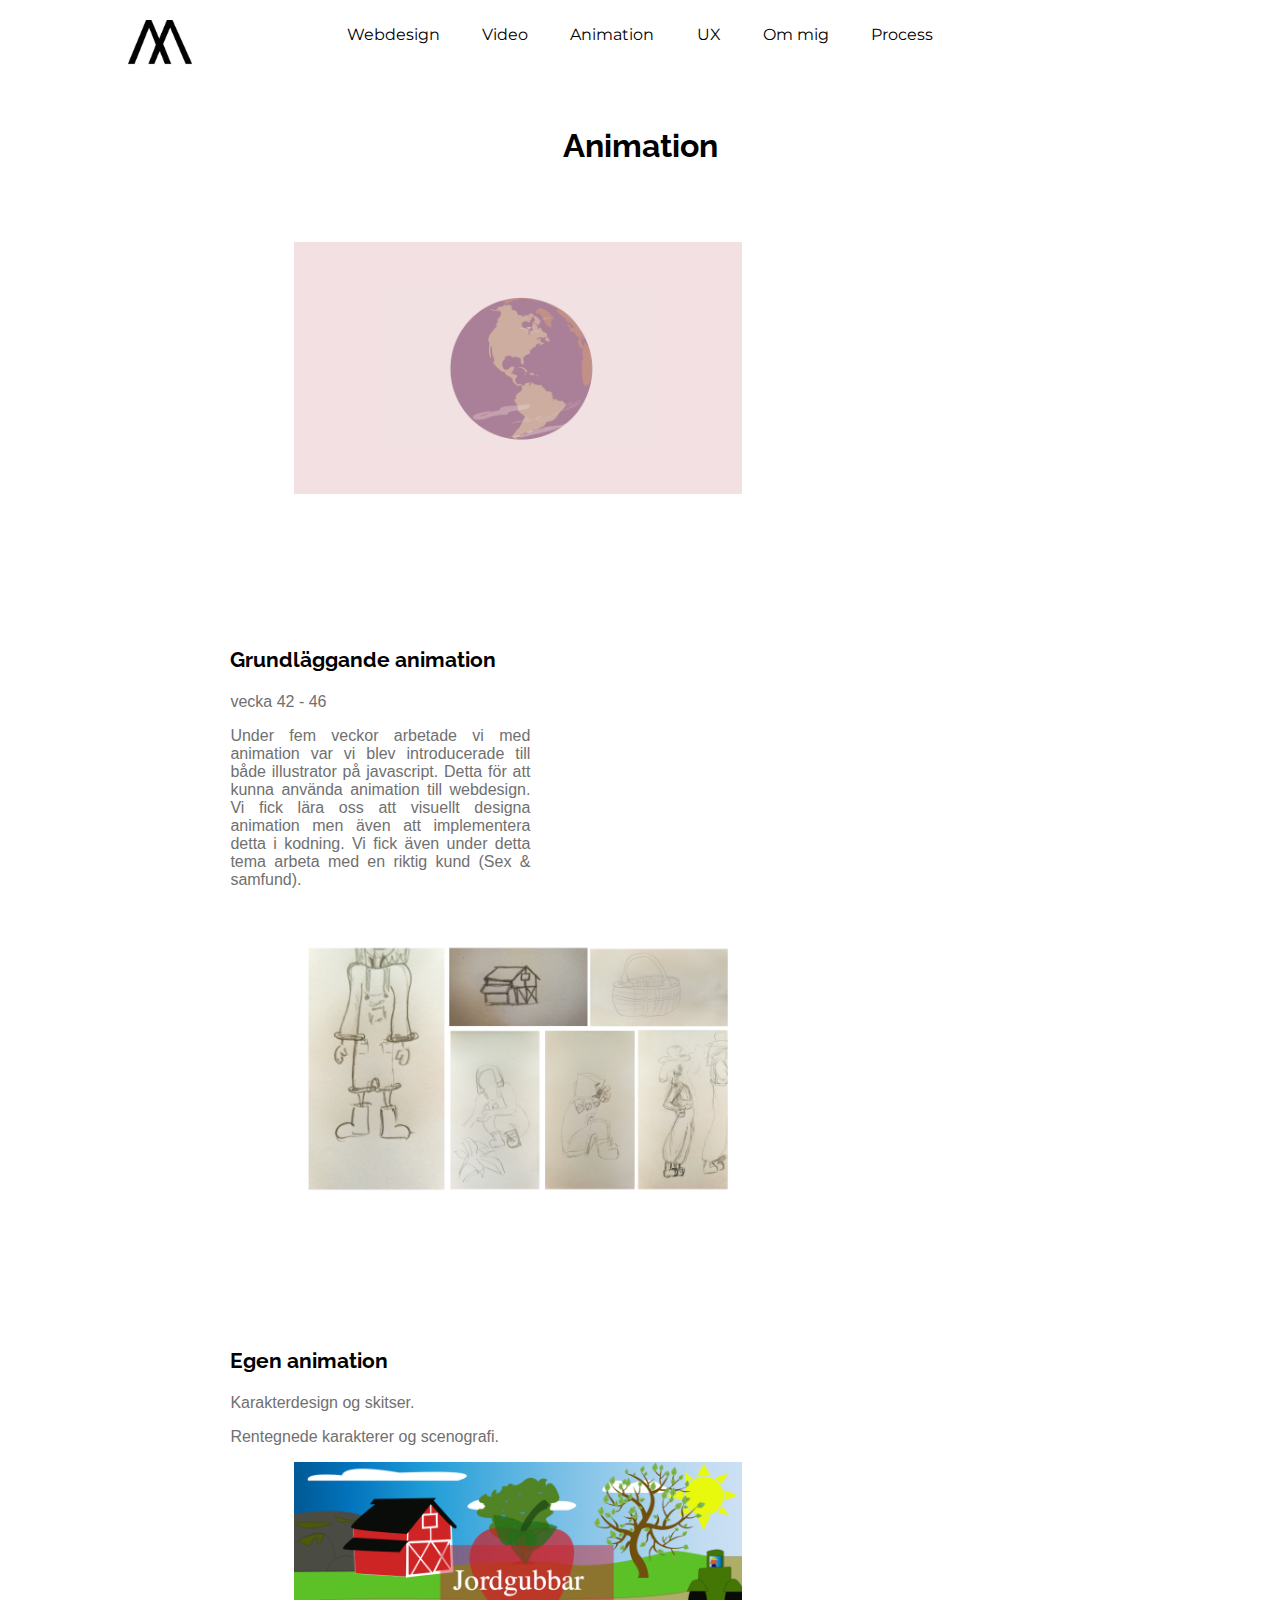
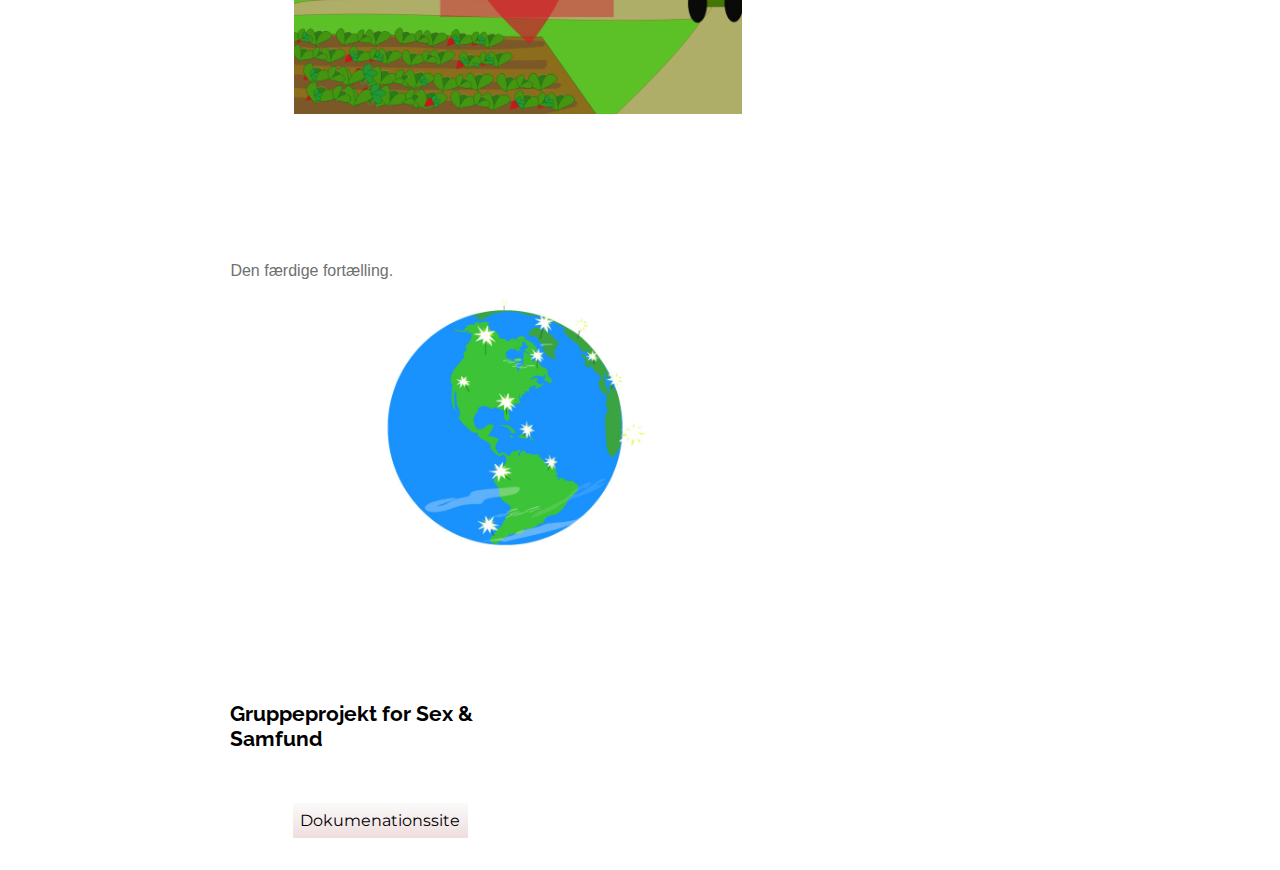
==== animation.html @ 29eb8bed "First draft" ====
<!DOCTYPE html>
<html lang="da">
<head>
    <meta charset="utf-8">
    <meta name="viewport" content="width=device-width, initial-scale=1.0"><link href="https://fonts.googleapis.com/css?family=Montserrat|Raleway" rel="stylesheet">
    <title>Portfolio</title>
    <link rel="stylesheet" href="stylesheet.css">
</head>

<body>
   <header>
        <div class="logo_container">
               <a href="index.html"><img src="img/logo/Mlogo.jpg" alt="image" class="logo">
               </a>
        </div>
       <nav>

            <a href="webdesign.html">Webdesign</a>
            <a href="video.html">Video</a>
            <a href="animation.html">Animation</a>
            <a href="ux.html">UX</a>
            <a href="om.html">Om mig</a>
            <a href="process.html">Process</a>
       </nav>
   </header>

    <section class="home">
        <div class="uppertext">

            <h2>Animation</h2>

        </div>
    </section>
        <section class="content">
        <div class="container_left">
            <img src="img/animation_frontpage.jpg" alt="image" class="images_describe">
        </div>

        <div class="container_right">
           <h3>Grundläggande animation</h3>
           <p>vecka 42 - 46</p>
            <p>Under fem veckor arbetade vi med animation var vi blev introducerade till både illustrator på javascript. Detta för att kunna använda animation till webdesign. Vi fick lära oss att visuellt designa animation men även att implementera detta i kodning. Vi fick även under detta tema arbeta med en riktig kund (Sex & samfund).</p>
        <div class="text_lower">

        </div>

        </div>

    </section>
    <section class="content">
        <div class="container_left">
            <a href="img/skitser_rentegning_egenanimation.pdf"><img src="img/sketches_myanima.jpg" alt="image" class="images_describe"> </a>
        </div>

        <div class="container_right">
           <h3>Egen animation</h3>
            <p>Karakterdesign og skitser.</p>
            <p>Rentegnede karakterer og scenografi.</p>


        </div>
    </section>

        <section class="content">

            <div class="container_left">
                <a href="img/02_03_04_Endelig_aflevering_AnnBeatriceJohansson.pdf"><img src="img/jordgubbar.jpg" alt="image" class="images_describe"> </a>
            </div>

            <div class="container_right">

                <p>Den færdige fortælling.</p>


            </div>

    </section>

            <section class="content">

            <div class="container_left">
                <a href="http://benjaminbonnichsen.dk/kea/02-animation/02_04_03_gruppe-1_dokumentationssite/#animation"><img src="img/earth_blue_02.jpg" alt="image" class="images_describe"> </a>
            </div>

            <div class="container_right">
                <h3>Gruppeprojekt for Sex & Samfund</h3>
                        <div class="text_lower">

        <div class="button">
            <a href="http://benjaminbonnichsen.dk/kea/02-animation/02_04_03_gruppe-1_dokumentationssite/">Dokumenationssite</a>
        </div>
        </div>


            </div>



    </section>
    <footer></footer>
    <script src=""></script>
</body>
</html>
---- stylesheet.css ----
body{
    margin: 0;
}

header{
    position: -webkit-sticky;
    position: sticky;
    top: 0px;
    z-index: 1;
    background-color: white;
}

header nav{
    margin: 0;
    text-align: center;
    padding: 2vw 6vw 0.4vw;
}
header nav a{
    font-family: "montserrat", sans-serif;
    font-size: 1em;
    text-decoration: none;
    color: black;
    padding: 1.5vw;
}


a:hover{
    color: #bf878a;
}

.logo{
    width: 5vw;
    position: absolute;
    left: 10vw;
    top: 1.6vw;

}
h1{
    text-align: center;
    font-family: "raleway", sans-serif;
    font-size: 3em;
    padding: 3vw 8vw;
    }
h2{
    text-align: center;
    font-family: "raleway", sans-serif;
    font-size: 2em;
    padding: 4vw;
}
h3{
    text-align: left;
    font-family: "raleway", sans-serif;
    font-size: 1.3em;
}
p{
    text-align: justify;
    font-family:"Source Sans Pro", sans-serif;
    color: #707070;
}
#sidenote{
    text-align: left;
    font-size: 0.7em;
}
.image_container{
    display: flex;
    flex-wrap: wrap;
    justify-content: center;
    position: relative;
    margin: 5vw;
}
.images{

    width: 26vw;
    padding: 0 0.1vw;
    margin: 0 0.1vw;
}
.images:hover{
    transform: scale(1.1);

}

.text_lower{
    padding: 1.5vw;
}

.text_lower a{
    font-family: "montserrat", sans-serif;
    font-size: 1em;
    text-decoration: none;
    color: black;
    padding: 0.6vw;
    margin: 1vw;
    background-color: white;
    background: linear-gradient(rgba(219, 219, 219, 0.12), rgba(224, 188, 188, 0.5) );

}

.container_right a{
    font-family: "montserrat", sans-serif;
    font-size: 1em;
    text-decoration: none;
    color: black;
    padding: 0.6vw;
    margin: 1vw;
    background-color: white;
    background: linear-gradient(rgba(219, 219, 219, 0.12), rgba(224, 188, 188, 0.5) );

}

.button{
    display: flex;
    justify-content: space-around;
}
.button:hover{
    transform: scale(1.25);
}


.content{
    display: flex;
    flex-wrap: wrap;
    margin: 0 16vw;
}

.images_describe{
    width: 35vw;
    padding: 0 0 1vw 7vw;
}

.container_left{

    height: 30vw;

}


.container_right{
    text-align: center;
    flex-basis: 300px;
    margin: 0;
    padding: 0 2vw;
}


.new_p{
     text-align: justify;
    font-family:"Source Sans Pro", sans-serif;
    color: #707070;
    padding: 0 40vw 0 0;
}
.images_describe_new{
    width: 35vw;
    padding:
}

/*
.button{
    display: inline-block;
    height: 30px;
    border: solid 1px black;
    border-right: none;
    position: relative;
}
.button:after{
    content: "";
    height: 22px;
    width: 22px;
    border-top: solid 1px black;
    border-right: solid 1px black;
    transform: rotate(45deg);
    position: absolute;

}*/
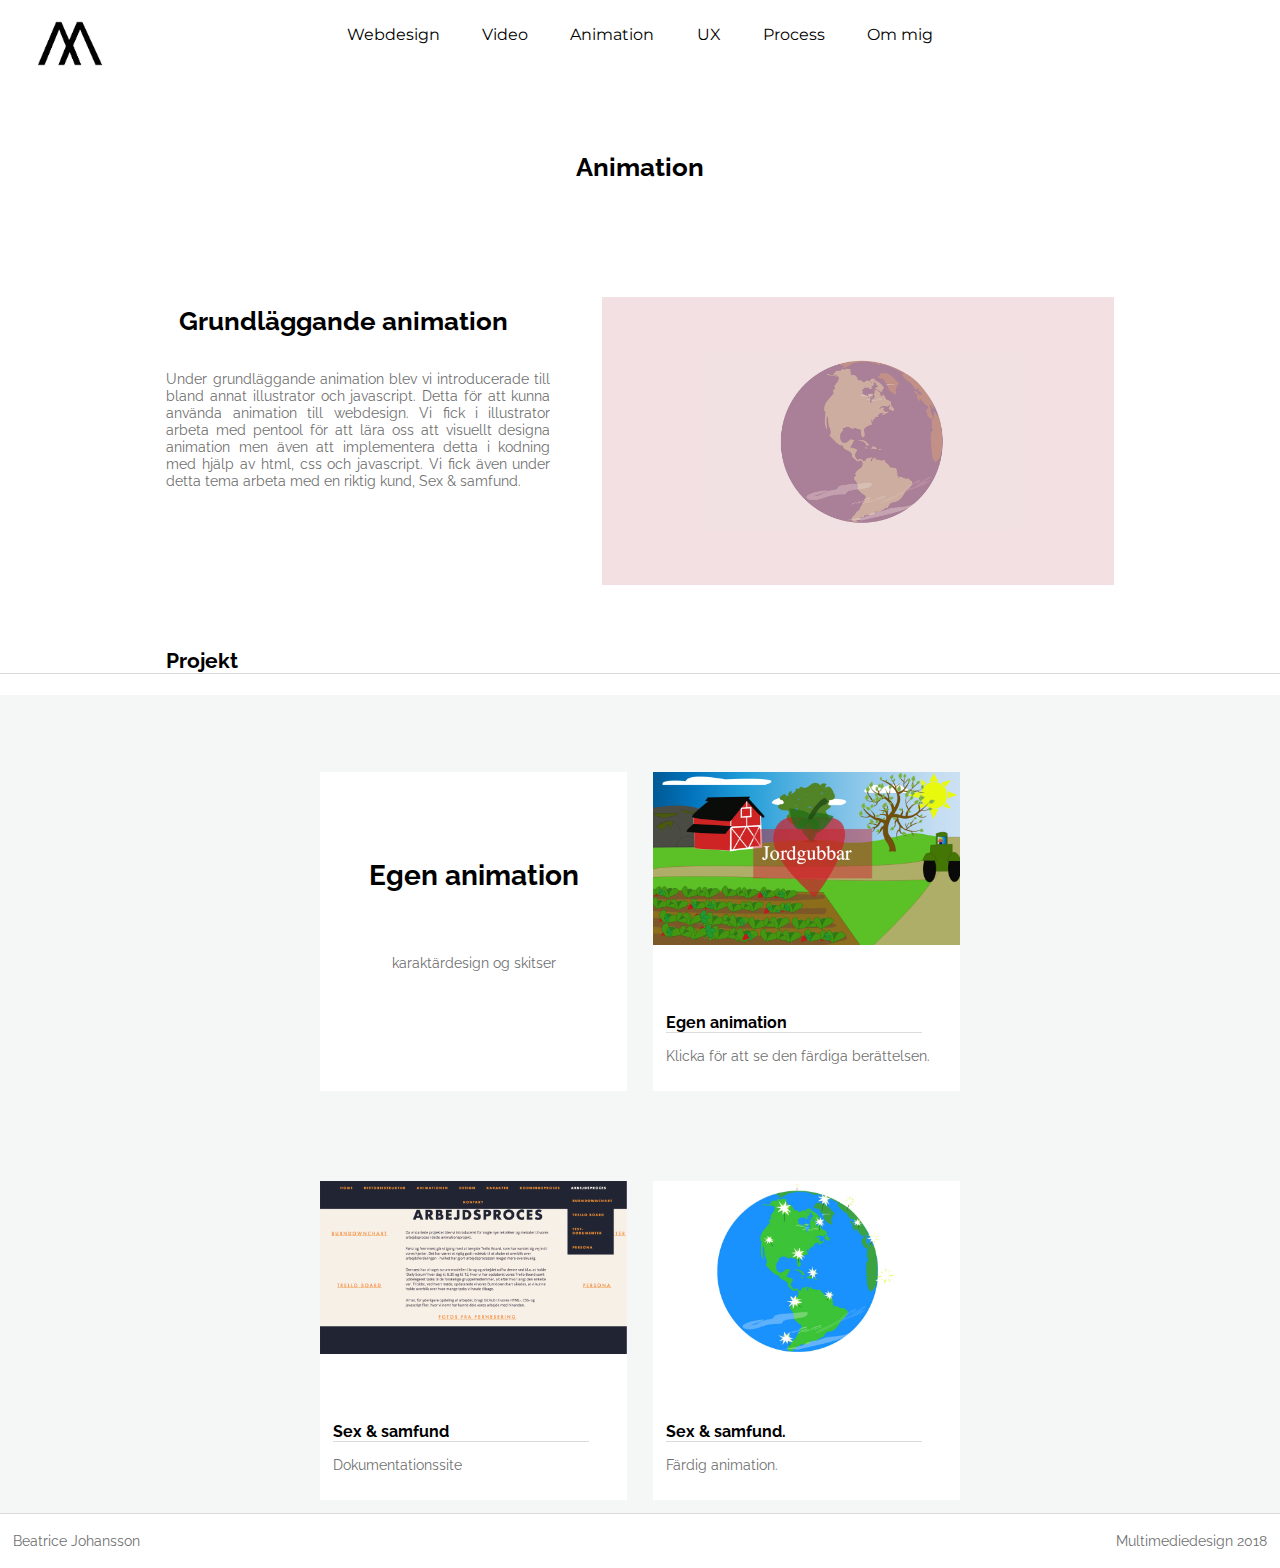
==== commit b6c1e3e9: "save game" ====
--- a/animation.html
+++ b/animation.html
@@ -5,99 +5,124 @@
     <meta name="viewport" content="width=device-width, initial-scale=1.0"><link href="https://fonts.googleapis.com/css?family=Montserrat|Raleway" rel="stylesheet">
     <title>Portfolio</title>
     <link rel="stylesheet" href="stylesheet.css">
+       <script
+  src="https://code.jquery.com/jquery-3.2.1.min.js"
+  integrity="sha256-hwg4gsxgFZhOsEEamdOYGBf13FyQuiTwlAQgxVSNgt4="
+  crossorigin="anonymous"></script>
 </head>
 
 <body>
    <header>
-        <div class="logo_container">
-               <a href="index.html"><img src="img/logo/Mlogo.jpg" alt="image" class="logo">
-               </a>
+              <div class="logo_container">
+            <a href="index.html"><img src="img/logo/Mlogo.jpg" alt="image" class="logo">
+            </a>
         </div>
-       <nav>
+
+       <nav id="navigation">
 
             <a href="webdesign.html">Webdesign</a>
             <a href="video.html">Video</a>
             <a href="animation.html">Animation</a>
             <a href="ux.html">UX</a>
+            <a href="process.html">Process</a>
             <a href="om.html">Om mig</a>
-            <a href="process.html">Process</a>
+
        </nav>
+
+       <div id="burger">
+           <div class="bar1"></div>
+           <div class="bar2"></div>
+           <div class="bar3"></div>
+       </div>
+
    </header>
 
-    <section class="home">
+    <section id="animation_page">
+
+    <div class="home">
         <div class="uppertext">
 
             <h2>Animation</h2>
 
         </div>
-    </section>
-        <section class="content">
+    </div>
+
+    <div class="content_over">
+
         <div class="container_left">
-            <img src="img/animation_frontpage.jpg" alt="image" class="images_describe">
+
+               <h2>Grundläggande animation</h2>
+
+                <p>Under grundläggande animation blev vi introducerade till bland annat illustrator och javascript. Detta för att kunna använda animation till webdesign. Vi fick i illustrator arbeta med pentool för att lära oss att visuellt designa animation men även att implementera detta i kodning med hjälp av html, css och javascript. Vi fick även under detta tema arbeta med en riktig kund, Sex & samfund.
+                </p>
+
         </div>
 
         <div class="container_right">
-           <h3>Grundläggande animation</h3>
-           <p>vecka 42 - 46</p>
-            <p>Under fem veckor arbetade vi med animation var vi blev introducerade till både illustrator på javascript. Detta för att kunna använda animation till webdesign. Vi fick lära oss att visuellt designa animation men även att implementera detta i kodning. Vi fick även under detta tema arbeta med en riktig kund (Sex & samfund).</p>
-        <div class="text_lower">
+
+            <img src="img/animation_frontpage.jpg" alt="image" class="images_describe">
 
         </div>
+
+    </div>
+
+
+          <h3>Projekt</h3>
+      <div id="sidenote"></div>
+    <div class="content_under_image">
+
+        <div class="box">
+
+
+        <div class="text_box1">
+        <a href="img/skitser_rentegning_egenanimation.pdf"><h2>Egen animation</h2> </a>
+        <p>karaktärdesign og skitser</p>
+        </div>
+        </div>
+
+        <div class="box">
+
+            <a href="img/02_03_04_Endelig_aflevering_AnnBeatriceJohansson.pdf"><img src="img/jordgubbar.jpg" alt="image"> </a>
+            <div class="text_box">
+            <h4>Egen animation</h4>
+            <p>Klicka för att se den färdiga berättelsen.</p>
+
+
+        </div>
+        </div>
+                <div class="box">
+
+
+            <a href="http://benjaminbonnichsen.dk/kea/02-animation/02_04_03_gruppe-1_dokumentationssite/"><img src="img/Dokumentationssite.jpg"></a>
+             <div class="text_box">
+                <h4>Sex & samfund</h4>
+                <p>Dokumentationssite</p>
+             </div>
+
+        </div>
+
+        <div class="box">
+
+            <a href="http://benjaminbonnichsen.dk/kea/02-animation/02_04_03_gruppe-1_dokumentationssite/#animation"><img src="img/earth_blue_02.jpg" alt="image"> </a>
+
+            <div class="text_box">
+            <h4>Sex & samfund.</h4>
+            <p> Färdig animation.</p>
+
+
+        </div>
+        </div>
+
+
 
         </div>
 
     </section>
-    <section class="content">
-        <div class="container_left">
-            <a href="img/skitser_rentegning_egenanimation.pdf"><img src="img/sketches_myanima.jpg" alt="image" class="images_describe"> </a>
-        </div>
 
-        <div class="container_right">
-           <h3>Egen animation</h3>
-            <p>Karakterdesign og skitser.</p>
-            <p>Rentegnede karakterer og scenografi.</p>
+    <footer><p>Beatrice Johansson</p><p> Multimediedesign 2018</p></footer>
 
 
-        </div>
-    </section>
+    <script src="javascript.js"></script>
+</body>
 
-        <section class="content">
-
-            <div class="container_left">
-                <a href="img/02_03_04_Endelig_aflevering_AnnBeatriceJohansson.pdf"><img src="img/jordgubbar.jpg" alt="image" class="images_describe"> </a>
-            </div>
-
-            <div class="container_right">
-
-                <p>Den færdige fortælling.</p>
-
-
-            </div>
-
-    </section>
-
-            <section class="content">
-
-            <div class="container_left">
-                <a href="http://benjaminbonnichsen.dk/kea/02-animation/02_04_03_gruppe-1_dokumentationssite/#animation"><img src="img/earth_blue_02.jpg" alt="image" class="images_describe"> </a>
-            </div>
-
-            <div class="container_right">
-                <h3>Gruppeprojekt for Sex & Samfund</h3>
-                        <div class="text_lower">
-
-        <div class="button">
-            <a href="http://benjaminbonnichsen.dk/kea/02-animation/02_04_03_gruppe-1_dokumentationssite/">Dokumenationssite</a>
-        </div>
-        </div>
-
-
-            </div>
-
-
-
-    </section>
-    <footer></footer>
-    <script src=""></script>
-</body>
 </html>
--- a/stylesheet.css
+++ b/stylesheet.css
@@ -1,7 +1,8 @@
 body{
     margin: 0;
-}
-
+
+}
+                        /************meny*************/
 header{
     position: -webkit-sticky;
     position: sticky;
@@ -9,7 +10,6 @@
     z-index: 1;
     background-color: white;
 }
-
 header nav{
     margin: 0;
     text-align: center;
@@ -23,17 +23,79 @@
     padding: 1.5vw;
 }
 
-
 a:hover{
     color: #bf878a;
+}
+#burger{
+    display: none;
+    position: absolute;
+    cursor: pointer;
+    right: 30px;
+    top: 15px
+}
+
+.bar1, .bar2, .bar3{
+    width: 35px;
+    height: 2px;
+    background-color: #333;
+    margin: 6px 0;
+    transition: 0.4s;
+}
+
+/* Rotate first bar - Webkit är för gamla browsers */
+.change .bar1 {
+    -webkit-transform: rotate(-45deg) translate(-7px, 3px) ;
+    transform: rotate(-45deg) translate(-7px, 3px) ;
+}
+
+/* Fade out the second bar */
+.change .bar2 {
+    opacity: 0;
+}
+
+/* Rotate last bar */
+.change .bar3 {
+    -webkit-transform: rotate(45deg) translate(-9px, -5px) ;
+    transform: rotate(45deg) translate(-9px, -5px) ;
+}
+
+@media screen and (max-width: 900px){
+    #burger{
+        display: inline-block;
+    }
+    header{
+        position: absolute;
+        width: 100vw;
+    }
+    nav{
+        transform: translateY(-100%);
+        position: absolute;
+        width: 100vw;
+        background-color: white;
+        padding: 0 !important;
+        margin: 0 !important;
+
+    }
+    nav.active{
+        transform: translateY(0%);
+        transition: transform 200ms ;
+    }
+    nav a{
+        display: block;
+    }
 }
 
 .logo{
     width: 5vw;
     position: absolute;
-    left: 10vw;
-    top: 1.6vw;
-
+    left: 3vw;
+    top: 1.7vw;
+    z-index: 1;
+
+}
+                        /*************text*************/
+.home{
+    margin-top: 3vw;
 }
 h1{
     text-align: center;
@@ -44,23 +106,48 @@
 h2{
     text-align: center;
     font-family: "raleway", sans-serif;
-    font-size: 2em;
-    padding: 4vw;
-}
+    font-size: 1.6em;
+    padding: 5vw 0 3vw 0;
+}
+
+
 h3{
-    text-align: left;
     font-family: "raleway", sans-serif;
     font-size: 1.3em;
-}
+    padding-left: 13vw;
+    border-bottom: solid #dbdbdb 1px;
+
+
+
+}
+h4{
+    font-family: "raleway", sans-serif;
+    font-size: 0.9em;
+    width: 20vw;
+
+}
+.text_box h4{
+    font-size: 1em;
+    padding: 0vw;
+    margin: 1vw;
+    border-bottom: solid #dbdbdb 1px;
+}
+
 p{
     text-align: justify;
-    font-family:"Source Sans Pro", sans-serif;
+    font-family:"raleway", sans-serif;
+    font-size: 0.9em;
     color: #707070;
 }
+
 #sidenote{
-    text-align: left;
-    font-size: 0.7em;
-}
+    display: flex;
+    font-size: 0.9em;
+    margin-left: 13vw;
+}
+
+                            /*************header*************/
+
 .image_container{
     display: flex;
     flex-wrap: wrap;
@@ -68,8 +155,18 @@
     position: relative;
     margin: 5vw;
 }
+
+@media screen and (max-width: 900px){
+    .image_container img{
+        width: 48vw;
+    }
+    .image_container{
+        justify-content: space-around;
+        margin: 5vw 0;
+    }
+}
+
 .images{
-
     width: 26vw;
     padding: 0 0.1vw;
     margin: 0 0.1vw;
@@ -79,95 +176,199 @@
 
 }
 
-.text_lower{
-    padding: 1.5vw;
-}
-
-.text_lower a{
+                    /*************Content_over*************/
+
+#process_page .images{
+    width: 40vw;
+}
+#ux_page  .box{
+    width: 20vw;
+
+}
+#ux_page .text_box1{
+    height: 10vw;
+}
+#ux_page img {
+    width: 20vw;
+}
+
+.content_over{
+    display: flex;
+    flex-wrap: wrap;
+    margin-top: 3vw;
+}
+
+
+.container_left{
+    width: 30vw;
+    padding: 1vw 0 0 13vw;
+}
+
+
+@media screen and (max-width: 900px) {
+    .container_left {
+        width: 80vw;
+    }
+}
+
+.container_left h2{
+    padding: 1vw;
+    text-align: left;
+}
+
+.container_right{
+    flex-basis: 300px;
+    padding: 3vw 4vw;
+}
+
+.images_describe{
+    flex-basis: 300px;
+    width: 40vw;
+}
+@media screen and (max-width: 900px){
+    .images_describe{
+        width: 60vw;
+        margin-left: 16vw;
+    }
+}
+
+img{
+    width: 30vw;
+}
+
+                     /*************text_box*************/
+
+
+.content_under_text{
+    display: flex;
+    flex-wrap: wrap;
+    justify-content: space-around;
+    margin-top: 3vw;
+}
+
+.content_under_text{
+    justify-content: center;
+}
+
+
+.text_box p{
+    text-align: left;
+
+}
+                 /*************Content_under_image*************/
+
+
+.content_under_image{
+    display: flex;
+    flex-wrap: wrap;
+    background-color: #f4f7f6;
+    padding: 0 20vw;
+    justify-content: center;
+
+}
+
+#ommig_page .content_under_image{
+    padding: 0 27vw;
+
+}
+
+
+.box{
+    display: flex;
+    flex-direction: column;
+    width: 24vw;
+/*    height: 27vw;*/
+    margin: 6vw 1vw 1vw 1vw;
+    background-color: white;
+
+
+}
+
+
+
+.text_box{
+    padding: 4vw 0 1vw 0vw;
+}
+.text_box p{
+    padding-left: 1vw;
+}
+.text_box1 a{
+    text-decoration: none;
+    font-size: 1.1em;
+    color: black;
+    font-family: "montserrat", sans-serif;
+}
+.text_box1 p{
+    text-align: center;
+}
+
+.text_box1 a:hover{
+    color: #bf878a;
+}
+
+.youtube_iframe{
+   height: 22vw;
+
+}
+
+.content_under_image img{
+    width: 24vw;
+}
+
+@media screen and (max-width: 900px){
+
+    .text_box{
+        width: 40vw;
+    }
+
+    .content_under_image img{
+        width: 40vw;
+    }
+    .box{
+        width: 40vw;
+    }
+}
+
+@media screen and (max-width: 600px){
+
+    .text_box{
+        width: 60vw;
+    }
+
+     .content_under_image img{
+        width: 60vw;
+    }
+     .box{
+        width: 60vw;
+    }
+    .youtube_iframe{
+        width: 60vw;
+        height: 40vw;
+    }
+}
+
+
+.content_under_text a{
+    font-family: "montserrat", sans-serif;
+    font-size: 0.9em;
+    text-decoration: none;
+    color: black;
+}
+
+.button a{
+    text-decoration: none;
+    color: black;
     font-family: "montserrat", sans-serif;
     font-size: 1em;
-    text-decoration: none;
-    color: black;
-    padding: 0.6vw;
-    margin: 1vw;
-    background-color: white;
-    background: linear-gradient(rgba(219, 219, 219, 0.12), rgba(224, 188, 188, 0.5) );
-
-}
-
-.container_right a{
-    font-family: "montserrat", sans-serif;
-    font-size: 1em;
-    text-decoration: none;
-    color: black;
-    padding: 0.6vw;
-    margin: 1vw;
-    background-color: white;
-    background: linear-gradient(rgba(219, 219, 219, 0.12), rgba(224, 188, 188, 0.5) );
-
-}
-
-.button{
-    display: flex;
-    justify-content: space-around;
-}
-.button:hover{
-    transform: scale(1.25);
-}
-
-
-.content{
-    display: flex;
-    flex-wrap: wrap;
-    margin: 0 16vw;
-}
-
-.images_describe{
-    width: 35vw;
-    padding: 0 0 1vw 7vw;
-}
-
-.container_left{
-
-    height: 30vw;
-
-}
-
-
-.container_right{
-    text-align: center;
-    flex-basis: 300px;
-    margin: 0;
-    padding: 0 2vw;
-}
-
-
-.new_p{
-     text-align: justify;
-    font-family:"Source Sans Pro", sans-serif;
+}
+.button a:hover{
+    color: #bf878a;
+}
+
+footer{
+    display: flex;
+    justify-content: space-between;
     color: #707070;
-    padding: 0 40vw 0 0;
-}
-.images_describe_new{
-    width: 35vw;
-    padding:
-}
-
-/*
-.button{
-    display: inline-block;
-    height: 30px;
-    border: solid 1px black;
-    border-right: none;
-    position: relative;
-}
-.button:after{
-    content: "";
-    height: 22px;
-    width: 22px;
-    border-top: solid 1px black;
-    border-right: solid 1px black;
-    transform: rotate(45deg);
-    position: absolute;
-
-}*/
+    padding: 0.3vw 1vw;
+    border-top: solid #dbdbdb 1px;
+}
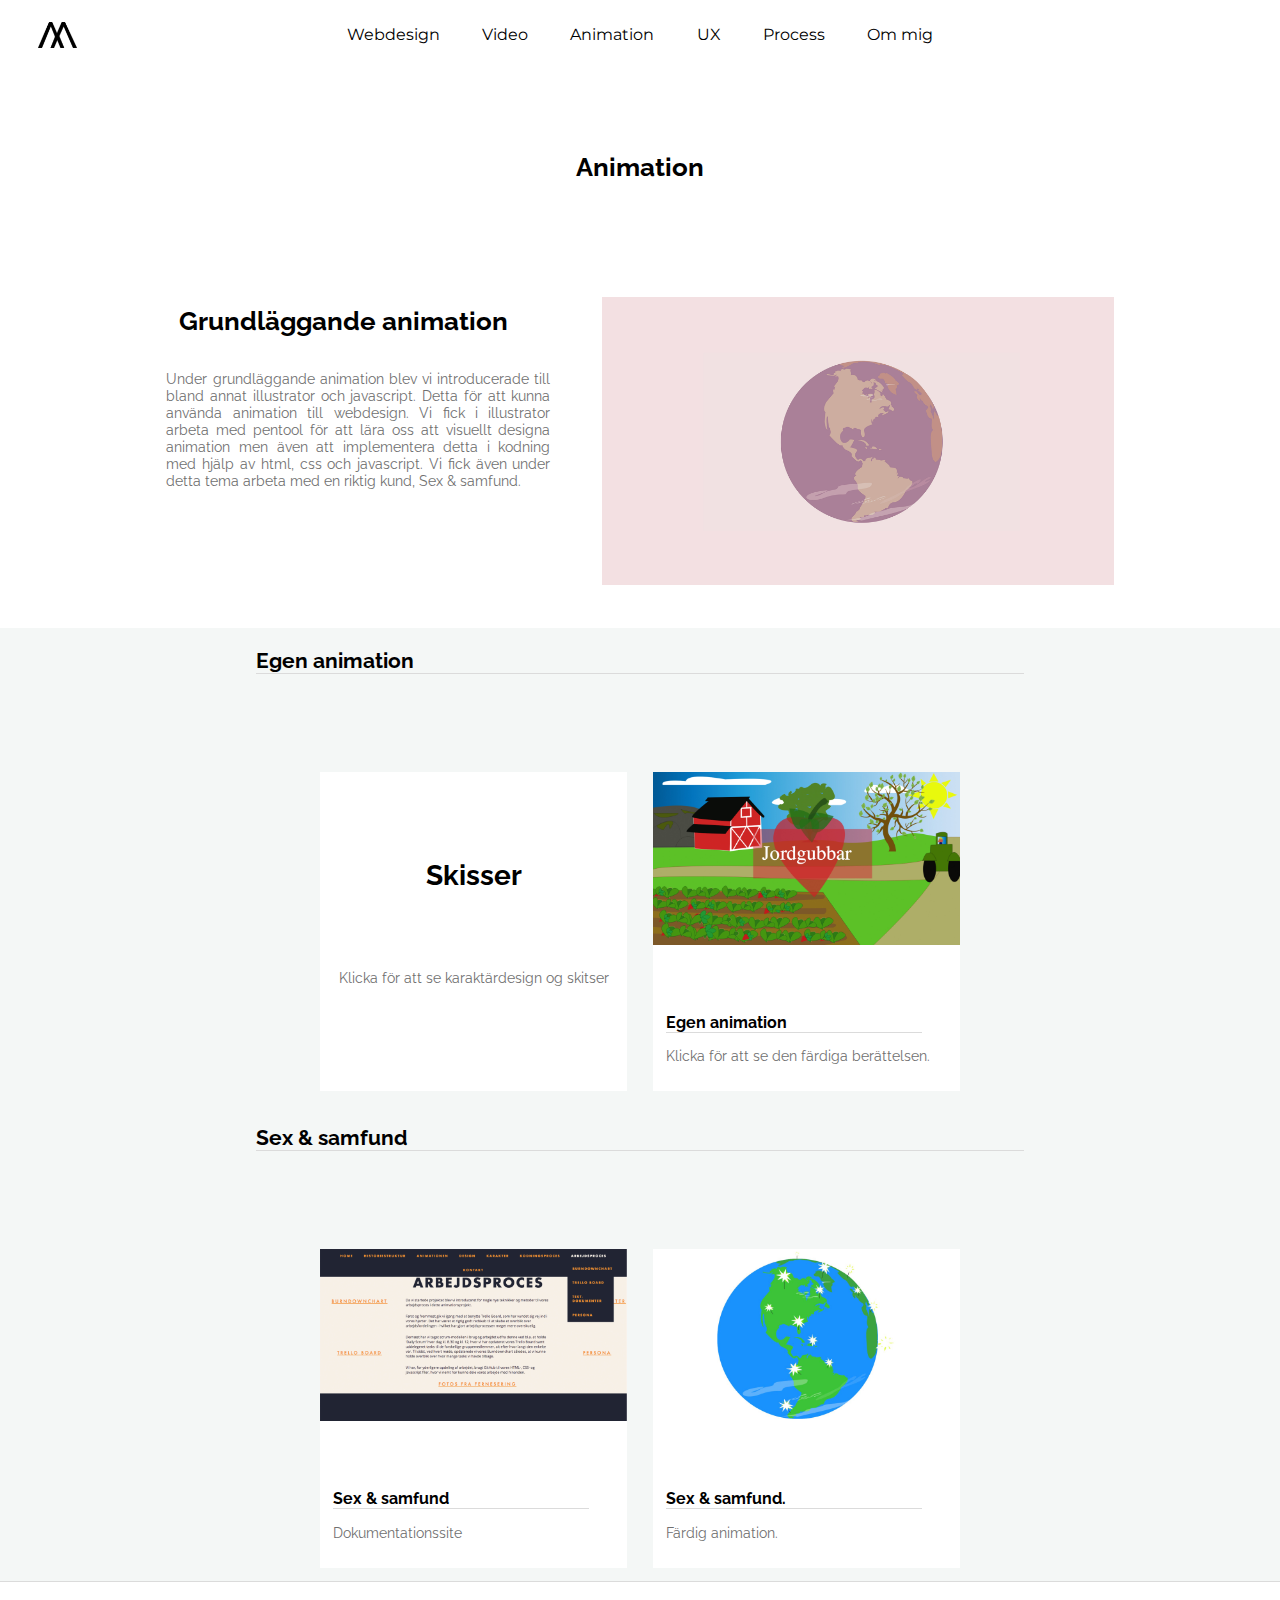
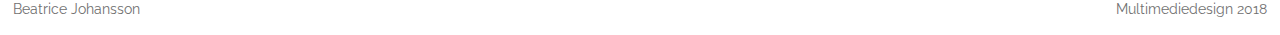
==== commit 114e1b53: "third commit" ====
--- a/animation.html
+++ b/animation.html
@@ -1,128 +1,81 @@
 <!DOCTYPE html>
 <html lang="da">
 <head>
-    <meta charset="utf-8">
-    <meta name="viewport" content="width=device-width, initial-scale=1.0"><link href="https://fonts.googleapis.com/css?family=Montserrat|Raleway" rel="stylesheet">
-    <title>Portfolio</title>
-    <link rel="stylesheet" href="stylesheet.css">
-       <script
-  src="https://code.jquery.com/jquery-3.2.1.min.js"
-  integrity="sha256-hwg4gsxgFZhOsEEamdOYGBf13FyQuiTwlAQgxVSNgt4="
-  crossorigin="anonymous"></script>
+	<meta charset="utf-8">
+	<meta content="width=device-width, initial-scale=1.0" name="viewport">
+	<link href="https://fonts.googleapis.com/css?family=Montserrat|Raleway" rel="stylesheet">
+	<link href="img/favicon/favicon-32x32.png" rel="icon" sizes="32x32" type="image/png">
+	<link href="img/favicon/favicon-16x16.png" rel="icon" sizes="16x16" type="image/png">
+	<title>Portfolio</title>
+	<link href="stylesheet.css" rel="stylesheet">
+	<script src="https://code.jquery.com/jquery-3.2.1.min.js">
+	</script>
 </head>
-
 <body>
-   <header>
-              <div class="logo_container">
-            <a href="index.html"><img src="img/logo/Mlogo.jpg" alt="image" class="logo">
-            </a>
-        </div>
-
-       <nav id="navigation">
-
-            <a href="webdesign.html">Webdesign</a>
-            <a href="video.html">Video</a>
-            <a href="animation.html">Animation</a>
-            <a href="ux.html">UX</a>
-            <a href="process.html">Process</a>
-            <a href="om.html">Om mig</a>
-
-       </nav>
-
-       <div id="burger">
-           <div class="bar1"></div>
-           <div class="bar2"></div>
-           <div class="bar3"></div>
-       </div>
-
-   </header>
-
-    <section id="animation_page">
-
-    <div class="home">
-        <div class="uppertext">
-
-            <h2>Animation</h2>
-
-        </div>
-    </div>
-
-    <div class="content_over">
-
-        <div class="container_left">
-
-               <h2>Grundläggande animation</h2>
-
-                <p>Under grundläggande animation blev vi introducerade till bland annat illustrator och javascript. Detta för att kunna använda animation till webdesign. Vi fick i illustrator arbeta med pentool för att lära oss att visuellt designa animation men även att implementera detta i kodning med hjälp av html, css och javascript. Vi fick även under detta tema arbeta med en riktig kund, Sex & samfund.
-                </p>
-
-        </div>
-
-        <div class="container_right">
-
-            <img src="img/animation_frontpage.jpg" alt="image" class="images_describe">
-
-        </div>
-
-    </div>
-
-
-          <h3>Projekt</h3>
-      <div id="sidenote"></div>
-    <div class="content_under_image">
-
-        <div class="box">
-
-
-        <div class="text_box1">
-        <a href="img/skitser_rentegning_egenanimation.pdf"><h2>Egen animation</h2> </a>
-        <p>karaktärdesign og skitser</p>
-        </div>
-        </div>
-
-        <div class="box">
-
-            <a href="img/02_03_04_Endelig_aflevering_AnnBeatriceJohansson.pdf"><img src="img/jordgubbar.jpg" alt="image"> </a>
-            <div class="text_box">
-            <h4>Egen animation</h4>
-            <p>Klicka för att se den färdiga berättelsen.</p>
-
-
-        </div>
-        </div>
-                <div class="box">
-
-
-            <a href="http://benjaminbonnichsen.dk/kea/02-animation/02_04_03_gruppe-1_dokumentationssite/"><img src="img/Dokumentationssite.jpg"></a>
-             <div class="text_box">
-                <h4>Sex & samfund</h4>
-                <p>Dokumentationssite</p>
-             </div>
-
-        </div>
-
-        <div class="box">
-
-            <a href="http://benjaminbonnichsen.dk/kea/02-animation/02_04_03_gruppe-1_dokumentationssite/#animation"><img src="img/earth_blue_02.jpg" alt="image"> </a>
-
-            <div class="text_box">
-            <h4>Sex & samfund.</h4>
-            <p> Färdig animation.</p>
-
-
-        </div>
-        </div>
-
-
-
-        </div>
-
-    </section>
-
-    <footer><p>Beatrice Johansson</p><p> Multimediedesign 2018</p></footer>
-
-
-    <script src="javascript.js"></script>
+	<header>
+		<div class="logo_container">
+			<a href="index.html"><img alt="image" class="logo" src="img/logo.png"></a>
+		</div>
+		<nav id="navigation">
+			<a href="webdesign.html">Webdesign</a> <a href="video.html">Video</a> <a href="animation.html">Animation</a> <a href="ux.html">UX</a> <a href="process.html">Process</a> <a href="om.html">Om mig</a>
+		</nav>
+		<div id="burger">
+			<div class="bar1"></div>
+			<div class="bar2"></div>
+			<div class="bar3"></div>
+		</div>
+	</header>
+	<section id="animation_page">
+		<div class="home">
+			<div class="uppertext">
+				<h2>Animation</h2>
+			</div>
+		</div>
+		<div class="content_over">
+			<div class="container_left">
+				<h2>Grundläggande animation</h2>
+				<p>Under grundläggande animation blev vi introducerade till bland annat illustrator och javascript. Detta för att kunna använda animation till webdesign. Vi fick i illustrator arbeta med pentool för att lära oss att visuellt designa animation men även att implementera detta i kodning med hjälp av html, css och javascript. Vi fick även under detta tema arbeta med en riktig kund, Sex & samfund.</p>
+			</div>
+			<div class="container_right"><img alt="image" class="images_describe" src="img/animation_frontpage.jpg"></div>
+		</div>
+		<div class="content_under_image">
+			<h3>Egen animation</h3>
+			<div class="box">
+				<div class="text_box1">
+					<a href="img/skitser_rentegning_egenanimation.pdf">
+					<h2>Skisser</h2></a>
+					<p>Klicka för att se karaktärdesign og skitser</p>
+				</div>
+			</div>
+			<div class="box">
+				<a href="img/02_03_04_Endelig_aflevering_AnnBeatriceJohansson.pdf"><img alt="image" src="img/jordgubbar.jpg"></a>
+				<div class="text_box">
+					<h4>Egen animation</h4>
+					<p>Klicka för att se den färdiga berättelsen.</p>
+				</div>
+			</div>
+			<h3>Sex & samfund</h3>
+			<div class="box">
+				<a href="http://benjaminbonnichsen.dk/kea/02-animation/02_04_03_gruppe-1_dokumentationssite/"><img src="img/Dokumentationssite.jpg"></a>
+				<div class="text_box">
+					<h4>Sex & samfund</h4>
+					<p>Dokumentationssite</p>
+				</div>
+			</div>
+			<div class="box">
+				<a href="http://benjaminbonnichsen.dk/kea/02-animation/02_04_03_gruppe-1_dokumentationssite/#animation"><img alt="image" src="img/earth_blue_02.jpg"></a>
+				<div class="text_box">
+					<h4>Sex & samfund.</h4>
+					<p>Färdig animation.</p>
+				</div>
+			</div>
+		</div>
+	</section>
+	<footer>
+		<p>Beatrice Johansson</p>
+		<p>Multimediedesign 2018</p>
+	</footer>
+	<script src="javascript.js">
+	</script>
 </body>
-
 </html>
--- a/stylesheet.css
+++ b/stylesheet.css
@@ -1,374 +1,359 @@
-body{
-    margin: 0;
-
-}
-                        /************meny*************/
-header{
-    position: -webkit-sticky;
-    position: sticky;
-    top: 0px;
-    z-index: 1;
-    background-color: white;
-}
-header nav{
-    margin: 0;
-    text-align: center;
-    padding: 2vw 6vw 0.4vw;
-}
-header nav a{
-    font-family: "montserrat", sans-serif;
-    font-size: 1em;
-    text-decoration: none;
-    color: black;
-    padding: 1.5vw;
-}
-
-a:hover{
-    color: #bf878a;
-}
-#burger{
-    display: none;
-    position: absolute;
-    cursor: pointer;
-    right: 30px;
-    top: 15px
-}
-
-.bar1, .bar2, .bar3{
-    width: 35px;
-    height: 2px;
-    background-color: #333;
-    margin: 6px 0;
-    transition: 0.4s;
-}
-
+body {
+	margin: 0;
+}
+/************HEADER*************/
+
+header {
+	position: -webkit-sticky;
+	position: sticky;
+	top: 0px;
+	z-index: 1;
+	background-color: white;
+}
+header nav {
+	margin: 0;
+	text-align: center;
+	padding: 2vw 6vw 0.4vw;
+}
+header nav a {
+	font-family: "montserrat", sans-serif;
+	font-size: 1em;
+	text-decoration: none;
+	color: black;
+	padding: 1.5vw;
+}
+a:hover {
+	color: #bf878a;
+}
+#burger {
+	display: none;
+	position: absolute;
+	cursor: pointer;
+	right: 30px;
+	top: 15px
+}
+.bar1, .bar2, .bar3 {
+	width: 35px;
+	height: 2px;
+	background-color: #333;
+	margin: 6px 0;
+	transition: 0.4s;
+}
 /* Rotate first bar - Webkit är för gamla browsers */
+
 .change .bar1 {
-    -webkit-transform: rotate(-45deg) translate(-7px, 3px) ;
-    transform: rotate(-45deg) translate(-7px, 3px) ;
-}
-
+	-webkit-transform: rotate(-45deg) translate(-7px, 3px);
+	transform: rotate(-45deg) translate(-7px, 3px);
+}
 /* Fade out the second bar */
+
 .change .bar2 {
-    opacity: 0;
-}
-
+	opacity: 0;
+}
 /* Rotate last bar */
+
 .change .bar3 {
-    -webkit-transform: rotate(45deg) translate(-9px, -5px) ;
-    transform: rotate(45deg) translate(-9px, -5px) ;
-}
-
-@media screen and (max-width: 900px){
-    #burger{
-        display: inline-block;
-    }
-    header{
-        position: absolute;
-        width: 100vw;
-    }
-    nav{
-        transform: translateY(-100%);
-        position: absolute;
-        width: 100vw;
-        background-color: white;
-        padding: 0 !important;
-        margin: 0 !important;
-
-    }
-    nav.active{
-        transform: translateY(0%);
-        transition: transform 200ms ;
-    }
-    nav a{
-        display: block;
-    }
-}
-
-.logo{
-    width: 5vw;
-    position: absolute;
-    left: 3vw;
-    top: 1.7vw;
-    z-index: 1;
-
-}
-                        /*************text*************/
-.home{
-    margin-top: 3vw;
-}
-h1{
-    text-align: center;
-    font-family: "raleway", sans-serif;
-    font-size: 3em;
-    padding: 3vw 8vw;
-    }
-h2{
-    text-align: center;
-    font-family: "raleway", sans-serif;
-    font-size: 1.6em;
-    padding: 5vw 0 3vw 0;
-}
-
-
-h3{
-    font-family: "raleway", sans-serif;
-    font-size: 1.3em;
-    padding-left: 13vw;
-    border-bottom: solid #dbdbdb 1px;
-
-
-
-}
-h4{
-    font-family: "raleway", sans-serif;
-    font-size: 0.9em;
-    width: 20vw;
-
-}
-.text_box h4{
-    font-size: 1em;
-    padding: 0vw;
-    margin: 1vw;
-    border-bottom: solid #dbdbdb 1px;
-}
-
-p{
-    text-align: justify;
-    font-family:"raleway", sans-serif;
-    font-size: 0.9em;
-    color: #707070;
-}
-
-#sidenote{
-    display: flex;
-    font-size: 0.9em;
-    margin-left: 13vw;
-}
-
-                            /*************header*************/
-
-.image_container{
-    display: flex;
-    flex-wrap: wrap;
-    justify-content: center;
-    position: relative;
-    margin: 5vw;
-}
-
-@media screen and (max-width: 900px){
-    .image_container img{
-        width: 48vw;
-    }
-    .image_container{
-        justify-content: space-around;
-        margin: 5vw 0;
-    }
-}
-
-.images{
-    width: 26vw;
-    padding: 0 0.1vw;
-    margin: 0 0.1vw;
-}
-.images:hover{
-    transform: scale(1.1);
-
-}
-
-                    /*************Content_over*************/
-
-#process_page .images{
-    width: 40vw;
-}
-#ux_page  .box{
-    width: 20vw;
-
-}
-#ux_page .text_box1{
-    height: 10vw;
-}
-#ux_page img {
-    width: 20vw;
-}
-
-.content_over{
-    display: flex;
-    flex-wrap: wrap;
-    margin-top: 3vw;
-}
-
-
-.container_left{
-    width: 30vw;
-    padding: 1vw 0 0 13vw;
-}
-
-
-@media screen and (max-width: 900px) {
-    .container_left {
-        width: 80vw;
-    }
-}
-
-.container_left h2{
-    padding: 1vw;
-    text-align: left;
-}
-
-.container_right{
-    flex-basis: 300px;
-    padding: 3vw 4vw;
-}
-
-.images_describe{
-    flex-basis: 300px;
-    width: 40vw;
-}
-@media screen and (max-width: 900px){
-    .images_describe{
-        width: 60vw;
-        margin-left: 16vw;
-    }
-}
-
-img{
-    width: 30vw;
-}
-
-                     /*************text_box*************/
-
-
-.content_under_text{
-    display: flex;
-    flex-wrap: wrap;
-    justify-content: space-around;
-    margin-top: 3vw;
-}
-
-.content_under_text{
-    justify-content: center;
-}
-
-
-.text_box p{
-    text-align: left;
-
-}
-                 /*************Content_under_image*************/
-
-
-.content_under_image{
-    display: flex;
-    flex-wrap: wrap;
-    background-color: #f4f7f6;
-    padding: 0 20vw;
-    justify-content: center;
-
-}
-
-#ommig_page .content_under_image{
-    padding: 0 27vw;
-
-}
-
-
-.box{
-    display: flex;
-    flex-direction: column;
-    width: 24vw;
-/*    height: 27vw;*/
-    margin: 6vw 1vw 1vw 1vw;
-    background-color: white;
-
-
-}
-
-
-
-.text_box{
-    padding: 4vw 0 1vw 0vw;
-}
-.text_box p{
-    padding-left: 1vw;
-}
-.text_box1 a{
-    text-decoration: none;
-    font-size: 1.1em;
-    color: black;
-    font-family: "montserrat", sans-serif;
-}
-.text_box1 p{
-    text-align: center;
-}
-
-.text_box1 a:hover{
-    color: #bf878a;
-}
-
-.youtube_iframe{
-   height: 22vw;
-
-}
-
-.content_under_image img{
-    width: 24vw;
-}
-
-@media screen and (max-width: 900px){
-
-    .text_box{
-        width: 40vw;
-    }
-
-    .content_under_image img{
-        width: 40vw;
-    }
-    .box{
-        width: 40vw;
-    }
-}
-
-@media screen and (max-width: 600px){
-
-    .text_box{
-        width: 60vw;
-    }
-
-     .content_under_image img{
-        width: 60vw;
-    }
-     .box{
-        width: 60vw;
-    }
-    .youtube_iframe{
-        width: 60vw;
-        height: 40vw;
-    }
-}
-
-
-.content_under_text a{
-    font-family: "montserrat", sans-serif;
-    font-size: 0.9em;
-    text-decoration: none;
-    color: black;
-}
-
-.button a{
-    text-decoration: none;
-    color: black;
-    font-family: "montserrat", sans-serif;
-    font-size: 1em;
-}
-.button a:hover{
-    color: #bf878a;
-}
-
-footer{
-    display: flex;
-    justify-content: space-between;
-    color: #707070;
-    padding: 0.3vw 1vw;
-    border-top: solid #dbdbdb 1px;
-}
+	-webkit-transform: rotate(45deg) translate(-9px, -5px);
+	transform: rotate(45deg) translate(-9px, -5px);
+}
+@media screen and (max-width: 900px) {
+	#burger {
+		display: inline-block;
+	}
+	header {
+		position: absolute;
+		width: 100vw;
+	}
+	nav {
+		transform: translateY(-100%);
+		position: absolute;
+		width: 100vw;
+		background-color: white;
+		padding: 0 !important;
+		margin: 0 !important;
+	}
+	nav.active {
+		transform: translateY(0%);
+		transition: transform 200ms;
+	}
+	nav a {
+		display: block;
+	}
+}
+/*************HOME*************/
+
+.logo {
+	width: 3vw;
+	position: absolute;
+	left: 3vw;
+	top: 1.7vw;
+	z-index: 1;
+}
+.home {
+	margin-top: 3vw;
+}
+h1 {
+	text-align: center;
+	font-family: "raleway", sans-serif;
+	font-size: 3em;
+	padding: 3vw 8vw;
+}
+h2 {
+	text-align: center;
+	font-family: "raleway", sans-serif;
+	font-size: 1.6em;
+	padding: 5vw 0 3vw 0;
+}
+h3 {
+	font-family: "raleway", sans-serif;
+	font-size: 1.3em;
+	width: 100%;
+	border-bottom: solid #dbdbdb 1px;
+}
+h4 {
+	font-family: "raleway", sans-serif;
+	font-size: 0.9em;
+	width: 20vw;
+}
+.text_box h4 {
+	font-size: 1em;
+	padding: 0vw;
+	margin: 1vw;
+	border-bottom: solid #dbdbdb 1px;
+}
+p {
+	text-align: justify;
+	font-family: "raleway", sans-serif;
+	font-size: 0.9em;
+	color: #707070;
+}
+.image_container {
+	display: flex;
+	flex-wrap: wrap;
+	justify-content: center;
+	position: relative;
+	margin: 5vw;
+}
+.image_link {
+	position: relative;
+}
+.image_link h5 {
+	position: absolute;
+	transform: translateX(-50%) translateY(-200%);
+	left: 50%;
+	top: 50%;
+	font-family: "montserrat", sans-serif;
+	text-decoration: none;
+	font-size: 1.5em;
+	color: white;
+	z-index: 5;
+	display: none;
+}
+.image_link.active h5 {
+	display: block;
+	z-index: 5;
+}
+
+.images {
+	width: 26vw;
+	padding: 0 0.1vw;
+	margin: 0 0.1vw;
+}
+.image_link.active .images {
+	transform: scale(1.04);
+	filter: brightness(50%);
+	z-index: 4;
+}
+
+@media screen and (max-width: 900px) {
+	.image_link h5 {
+		display: block;
+		z-index: 5;
+		font-size: 1em;
+	}
+	.image_link .images {
+		transform: scale(1.04);
+		filter: brightness(50%);
+		z-index: 4;
+
+
+	}
+	.image_container img {
+		width: 48vw;
+
+	}
+	.image_container {
+		justify-content: space-around;
+		margin: 5vw 0;
+	}
+}
+
+
+                /*************Content_over*************/
+
+.content_over {
+	display: flex;
+	flex-wrap: wrap;
+	margin-top: 3vw;
+}
+                    /*******Content_left**********/
+
+
+.container_left {
+	width: 30vw;
+	padding: 1vw 0 0 13vw;
+}
+.container_left h2 {
+	padding: 1vw;
+	text-align: left;
+}
+@media screen and (max-width: 900px) {
+	.container_left {
+		width: 80vw;
+	}
+}
+
+                /*******Content_right********/
+
+.container_right {
+	flex-basis: 300px;
+	padding: 3vw 4vw;
+}
+.images_describe {
+	flex-basis: 300px;
+	width: 40vw;
+}
+
+
+@media screen and (max-width: 900px) {
+	.images_describe {
+		width: 60vw;
+		margin-left: 16vw;
+	}
+}
+
+/*************Content_under_image**************/
+
+img {
+	width: 30vw;
+}
+.content_under_image {
+	display: flex;
+	flex-wrap: wrap;
+	background-color: #f4f7f6;
+	padding: 0 20vw;
+	justify-content: center;
+}
+.box {
+	display: flex;
+	flex-direction: column;
+	width: 24vw;
+	/*    height: 27vw;*/
+	margin: 6vw 1vw 1vw 1vw;
+	background-color: white;
+}
+.content_under_image img {
+	width: 24vw;
+}
+.text_box p {
+	text-align: left;
+}
+.content_under_text {
+	display: flex;
+	flex-wrap: wrap;
+	justify-content: space-around;
+	margin-top: 3vw;
+}
+.content_under_text a {
+	font-family: "montserrat", sans-serif;
+	font-size: 0.9em;
+	text-decoration: none;
+	color: black;
+}
+.text_box {
+	padding: 4vw 0 1vw 0vw;
+}
+.text_box p {
+	padding-left: 1vw;
+}
+.text_box1 {
+	display: flex;
+	flex-direction: column;
+	justify-content: center;
+}
+.text_box1 a {
+	text-decoration: none;
+	font-size: 1.1em;
+	color: black;
+	font-family: "montserrat", sans-serif;
+}
+.text_box1 p {
+	text-align: center;
+}
+.text_box1 a:hover {
+	color: #bf878a;
+}
+.youtube_iframe {
+	height: 22vw;
+}
+@media screen and (max-width: 900px) {
+	.text_box {
+		width: 40vw;
+	}
+	.text_box1 {
+		width: 40vw;
+	}
+	.content_under_image img {
+		width: 40vw;
+	}
+	.box {
+		width: 40vw;
+		background-color: #f4f7f6;
+	}
+}
+@media screen and (max-width: 600px) {
+	.text_box1 {
+		padding-left: 10vw;
+	}
+	.text_box {
+		width: 60vw;
+	}
+	.content_under_image img {
+		width: 60vw;
+	}
+	.box {
+		width: 60vw;
+	}
+	.youtube_iframe {
+		width: 60vw;
+		height: 40vw;
+	}
+}
+/***************sectionId*******************/
+
+#process_page .images {
+	width: 40vw;
+}
+#ommig_page .content_under_image {
+	padding: 0 27vw;
+}
+/*************Content_under_image*************/
+
+.button a {
+	text-decoration: none;
+	color: black;
+	font-family: "montserrat", sans-serif;
+	font-size: 1em;
+}
+.button a:hover {
+	color: #bf878a;
+}
+/*******************Footer******************/
+
+footer {
+	display: flex;
+	justify-content: space-between;
+	color: #707070;
+	padding: 0.3vw 1vw;
+	border-top: solid #dbdbdb 1px;
+}
